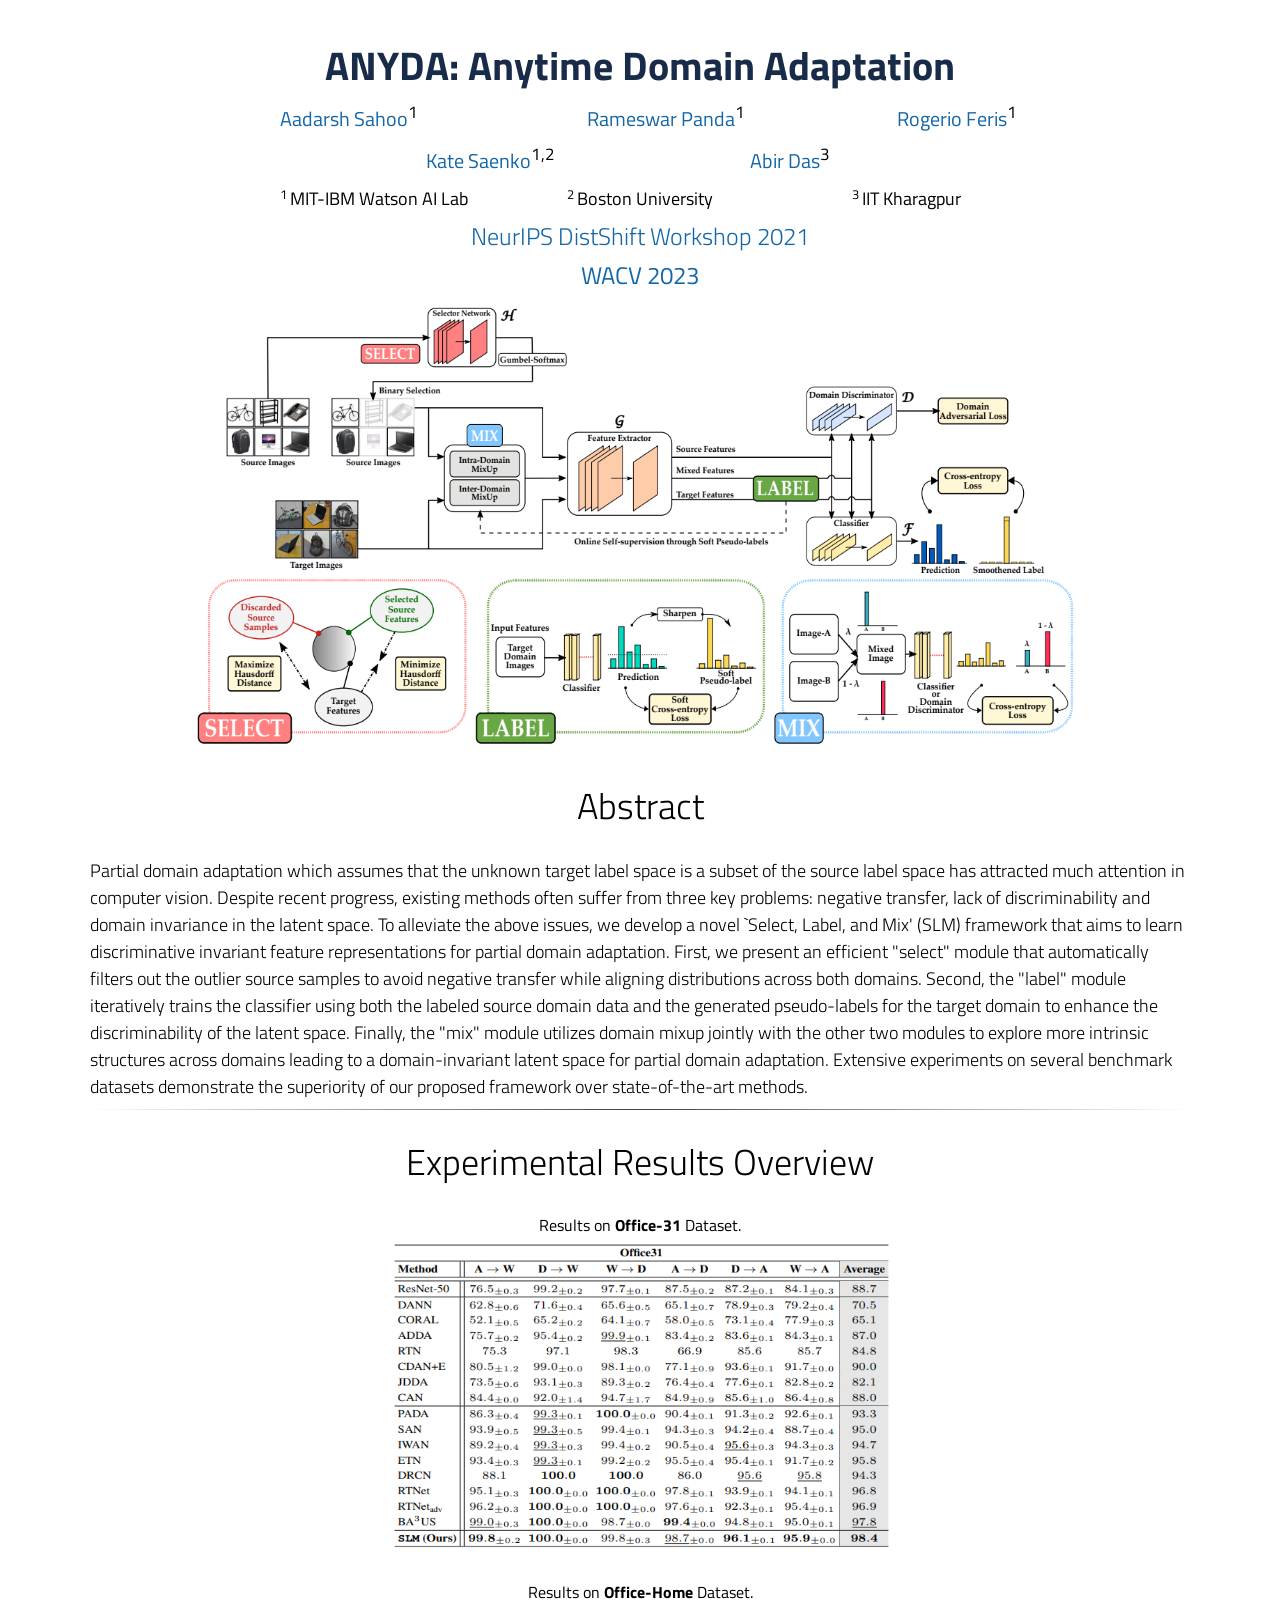
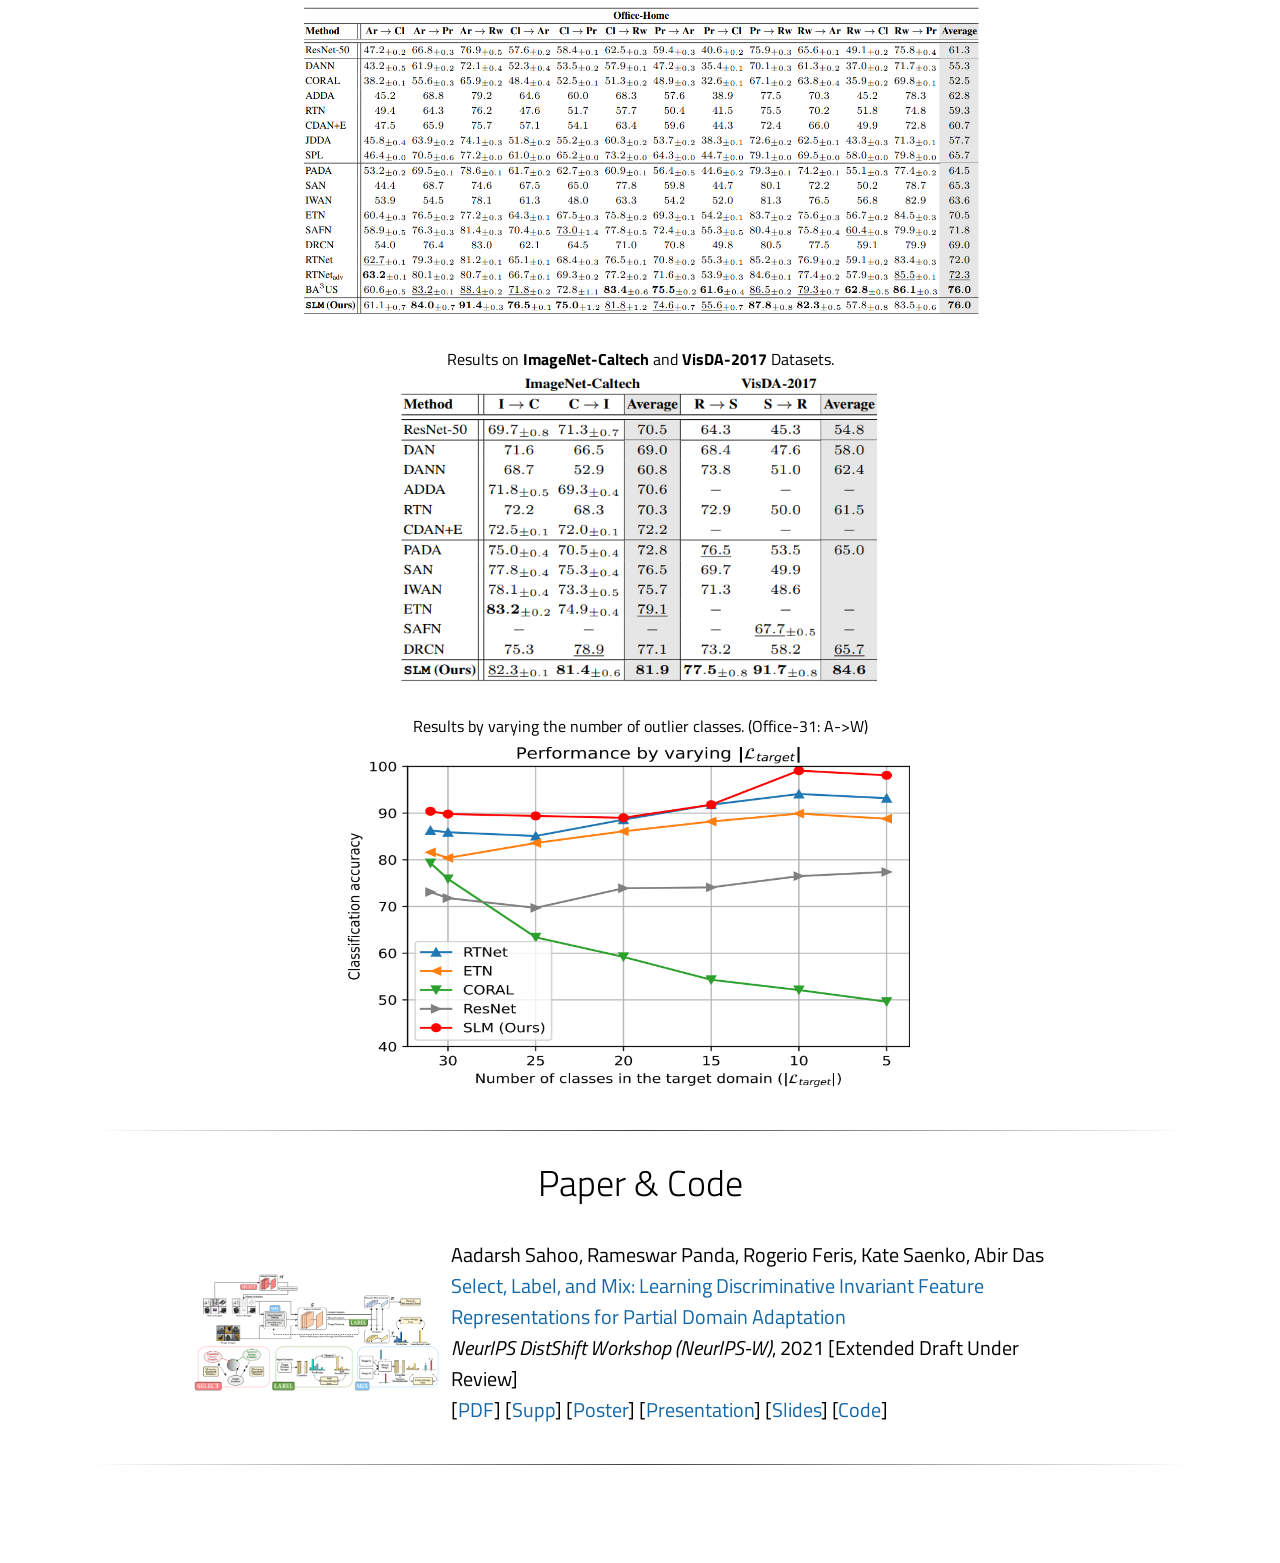
==== projects/anyda.html @ c85d9c63 "updating AnyDA" ====
<!DOCTYPE HTML PUBLIC "-//W3C//DTD HTML 4.01 Transitional//EN">
<html>

<script src="http://www.google.com/jsapi" type="text/javascript"></script>
<script type="text/javascript">google.load("jquery", "1.3.2");</script>

<style type="text/css">
  body {
    font-family: "Titillium Web","HelveticaNeue-Light", "Helvetica Neue Light", "Helvetica Neue", Helvetica, Arial, "Lucida Grande", sans-serif;
    font-weight:300;
    font-size:18px;
    margin-left: auto;
    margin-right: auto;
    width: 1100px;
  }

  h1 {
    font-weight:300;
  }

  .disclaimerbox {
    background-color: #eee;
    border: 1px solid #eeeeee;
    border-radius: 10px ;
    -moz-border-radius: 10px ;
    -webkit-border-radius: 10px ;
    padding: 20px;
  }

  video.header-vid {
    height: 140px;
    border: 1px solid black;
    border-radius: 10px ;
    -moz-border-radius: 10px ;
    -webkit-border-radius: 10px ;
  }

  img.header-img {
    height: 140px;
    border: 1px solid black;
    border-radius: 10px ;
    -moz-border-radius: 10px ;
    -webkit-border-radius: 10px ;
  }

  .link2 {
    text-decoration: none;
    display: inline;
    margin-right: 5px;
  }

  .fakelink {
    text-decoration: none;
    /* cursor: pointer; */
  }

  element.style {
    overflow: hidden;
    display: block;
  }
  .pre-white-space {
    white-space: pre;
  }
  .bibref {
    margin-top: 10px;
    margin-left: 10px;
    display: none;
    font-size: 14px;
    font-family: monospace;
  }

  img.rounded {
    border: 1px solid #eeeeee;
    border-radius: 10px ;
    -moz-border-radius: 10px ;
    -webkit-border-radius: 10px ;
  }

  a:link,a:visited
  {
    color: #1367a7;
    text-decoration: none;
  }
  a:hover {
    color: #208799;
  }

  td.dl-link {
    height: 160px;
    text-align: center;
    font-size: 22px;
  }

  .layered-paper-big { /* modified from: http://css-tricks.com/snippets/css/layered-paper/ */
    box-shadow:
            0px 0px 1px 1px rgba(0,0,0,0.35), /* The top layer shadow */
            5px 5px 0 0px #fff, /* The second layer */
            5px 5px 1px 1px rgba(0,0,0,0.35), /* The second layer shadow */
            10px 10px 0 0px #fff, /* The third layer */
            10px 10px 1px 1px rgba(0,0,0,0.35), /* The third layer shadow */
            15px 15px 0 0px #fff, /* The fourth layer */
            15px 15px 1px 1px rgba(0,0,0,0.35), /* The fourth layer shadow */
            20px 20px 0 0px #fff, /* The fifth layer */
            20px 20px 1px 1px rgba(0,0,0,0.35), /* The fifth layer shadow */
            25px 25px 0 0px #fff, /* The fifth layer */
            25px 25px 1px 1px rgba(0,0,0,0.35); /* The fifth layer shadow */
    margin-left: 10px;
    margin-right: 45px;
  }


  .layered-paper { /* modified from: http://css-tricks.com/snippets/css/layered-paper/ */
    box-shadow:
            0px 0px 1px 1px rgba(0,0,0,0.35), /* The top layer shadow */
            5px 5px 0 0px #fff, /* The second layer */
            5px 5px 1px 1px rgba(0,0,0,0.35), /* The second layer shadow */
            10px 10px 0 0px #fff, /* The third layer */
            10px 10px 1px 1px rgba(0,0,0,0.35); /* The third layer shadow */
    margin-top: 5px;
    margin-left: 10px;
    margin-right: 30px;
    margin-bottom: 5px;
  }

  .vert-cent {
    position: relative;
      top: 50%;
      transform: translateY(-50%);
  }

  hr
  {
    border: 0;
    height: 1px;
    background-image: linear-gradient(to right, rgba(0, 0, 0, 0), rgba(0, 0, 0, 0.75), rgba(0, 0, 0, 0));
  }
</style>
<script type="text/javascript" src="resources/hidebib.js"></script>
<link href='https://fonts.googleapis.com/css?family=Titillium+Web:400,600,400italic,600italic,300,300italic' rel='stylesheet' type='text/css'>
  <head>
    <link rel="icon" type="image/png" href="resources/ucsd_logo.png">
    <title>ANYDA: Anytime Domain Adaptation</title>
    <meta property='og:title' content='ANYDA: Anytime Domain Adaptation' />
    <meta property="og:description" content="Omprakash Charkraborty, Aadarsh Sahoo, Rameswar Panda, Kate Saenko, Abir Das. ANYDA: Anytime Domain Adaptation." />
    <meta property='og:url' content='https://cvir.github.io/projects/anyda.html' />
  </head>
  <body>
        <br>
        <center><span style="font-size:40px;font-weight:bold;color:#182B49">ANYDA: Anytime Domain Adaptation</span></center>

        <table align=center width=900px>
          <tr>
            <td align=center width=180px>
            <center><span style="font-size:20px"><a href="https://aadsah.github.io/" target="_blank">Aadarsh Sahoo</a><sup>1</sup></span></center></td>
            <td align=center width=180px>
                <center><span style="font-size:20px"><a href="https://rpand002.github.io/" target="_blank">Rameswar Panda</a><sup>1</sup></span></center></td>
            <td align=center width=150px>
                <center><span style="font-size:20px"><a href="https://www.rogerioferis.org/" target="_blank">Rogerio Feris</a><sup>1</sup></span></center></td>
            <tr/>
         </table>

         <table align=center width=600px>
            <tr>
              <td align=center width=150px>
                <center><span style="font-size:20px"><a href="http://ai.bu.edu/ksaenko.html" target="_blank">Kate Saenko</a><sup>1,2</sup></span></center></td>
              <td align=center width=150px>
                <center><span style="font-size:20px"><a href="https://cse.iitkgp.ac.in/~adas/" target="_blank">Abir Das</a><sup>3</sup></span></center></td>
        <tr/>
      </table>
        <!-- <center><span style="font-size:15px;color:#000000">&#8224: Equal Contribution</span></center> -->

        <table align=center width=800px>
          <tr>
            <td align=center width=150px><center><sup>1 </sup><span style="font-size:18px">MIT-IBM Watson AI Lab</span></center></td>
            <td align=center width=150px><center><sup>2 </sup><span style="font-size:18px">Boston University</span></center></td>
            <td align=center width=150px><center><sup>3 </sup><span style="font-size:18px">IIT Kharagpur</span></center></td>
          <tr/>
        </table> 
        <table align=center width=400px>
          <tr>
            <td align=center width=150px>
              <center><span style="font-size:24px"><a href="https://wacv2023.thecvf.com/" target="_blank">WACV 2023</a></span></center></td>
              <center><span style="font-size:24px"><a href="https://sites.google.com/view/distshift2021/home" target="_blank">NeurIPS DistShift Workshop 2021</a></span></center></td>
          <tr/>
        </table>
        <table align=center width=200px>
            <tr><td width=200px>
              <center><a href="images/slm_framework.png"><img src = "images/slm_framework.png" width="900" height="450"></img></a><br></center>
            </td></tr>
        </table>

        <center id="abstract"><h1>Abstract</h1></center>
        Partial domain adaptation which assumes that the unknown target label space is a subset of the source label space has attracted much attention in computer vision. Despite recent progress, existing methods often suffer from three key problems: negative transfer, lack of discriminability and domain invariance in the latent space. To alleviate the above issues, we develop a novel `Select, Label, and Mix' (SLM) framework that aims to learn discriminative invariant feature representations for partial domain adaptation. First, we present an efficient "select" module that automatically filters out the outlier source samples to avoid negative transfer while aligning distributions across both domains. Second, the "label" module iteratively trains the classifier using both the labeled source domain data and the generated pseudo-labels for the target domain to enhance the discriminability of the latent space. Finally, the "mix" module utilizes domain mixup jointly with the other two modules to explore more intrinsic structures across domains leading to a domain-invariant latent space for partial domain adaptation. Extensive experiments on several benchmark datasets demonstrate the superiority of our proposed framework over state-of-the-art methods.<br>
        <hr>

        <center id="results0"><h1>Experimental Results Overview</h1></center>
        <table align=center width=500px>
            <tr><td width=500px>
              <center><a href="images/slm_office31.png"><img src = "images/slm_office31.png" width="500" height="310"></img></a><br></center>
            </td></tr>
            <caption width=500px align="center"> Results on <strong>Office-31</strong> Dataset. </caption>
          </table>
        <br>
        <!-- <hr> -->

        <table align=center width=500px>
            <tr><td width=500px>
              <center><a href="images/slm_officehome.png"><img src = "images/slm_officehome.png" width="680" height="310"></img></a><br></center>
            </td></tr>
            <caption width=500px align="center"> Results on <strong>Office-Home</strong> Dataset. </caption>
          </table>
        <br>

        <table align=center width=500px>
            <tr><td width=500px>
              <center><a href="images/slm_imagenet_visda.png"><img src = "images/slm_imagenet_visda.png" width="480" height="310"></img></a><br></center>
            </td></tr>
            <caption width=500px align="center"> Results on <strong>ImageNet-Caltech</strong> and <strong>VisDA-2017</strong> Datasets. </caption>
          </table>
        <br>



        <!-- <center id="results0"><h1>Experimental Results Overview</h1></center> -->
        <table align=center width=500px>
            <tr><td width=500px>
              <center><a href="images/slm_vary.png"><img src = "images/slm_vary.png" width="600" height="350"></img></a><br></center>
            </td></tr>
            <caption width=500px> Results by varying the number of outlier classes. (Office-31: A->W) </caption>
          </table>          
        <br>
        <hr>

        
        <center id="sourceCode"><h1>Paper & Code</h1></center>


        <table align=center width=900px>
            <tr></tr>
          <tr>
            <td >
        <a href="https://openaccess.thecvf.com/content/WACV2023/papers/Sahoo_Select_Label_and_Mix_Learning_Discriminative_Invariant_Feature_Representations_for_WACV_2023_paper.pdf"><img class="paperpreview" src="images/slm_framework.png" width="250px"/></a>
          </td>
          <td></td>
          <td width=700px > <span style="font-size:20px">
            Aadarsh Sahoo, Rameswar Panda, Rogerio Feris, Kate Saenko, Abir Das<br/>
              <a href="https://openaccess.thecvf.com/content/WACV2023/papers/Sahoo_Select_Label_and_Mix_Learning_Discriminative_Invariant_Feature_Representations_for_WACV_2023_paper.pdf">
                  Select, Label, and Mix: Learning Discriminative Invariant Feature Representations for Partial Domain Adaptation</a> <br/> <i>NeurIPS DistShift Workshop (NeurIPS-W)</i>, 2021 [Extended Draft Under Review] <br/>
            [<a href="https://openaccess.thecvf.com/content/WACV2023/papers/Sahoo_Select_Label_and_Mix_Learning_Discriminative_Invariant_Feature_Representations_for_WACV_2023_paper.pdf">PDF</a>]
            [<a href="https://openaccess.thecvf.com/content/WACV2023/supplemental/Sahoo_Select_Label_and_WACV_2023_supplemental.pdf">Supp</a>]
<!--[<a href="">Video Presentation</a>]-->
            [<a href="https://video.vast.uccs.edu/WACV23/1177-wacv-post.pdf">Poster</a>]
            [<a href="https://video.vast.uccs.edu/WACV23/1177_wacv.mp4">Presentation</a>]
              [<a href="https://docs.google.com/presentation/d/1JlORqqL4LlOOqaAYqriaJ5g5UAIumURyrGF0BAj0gQY/edit?usp=sharing">Slides</a>]
              [<a href="https://github.com/CVIR/SLM">Code</a>]


</span>
        </td>
        </tr>

      </table>

      <br>
      <hr>

      <br/>

    <br><br>
<script xml:space="preserve" language="JavaScript">
hideallbibs();
</script>
</body>
</html>
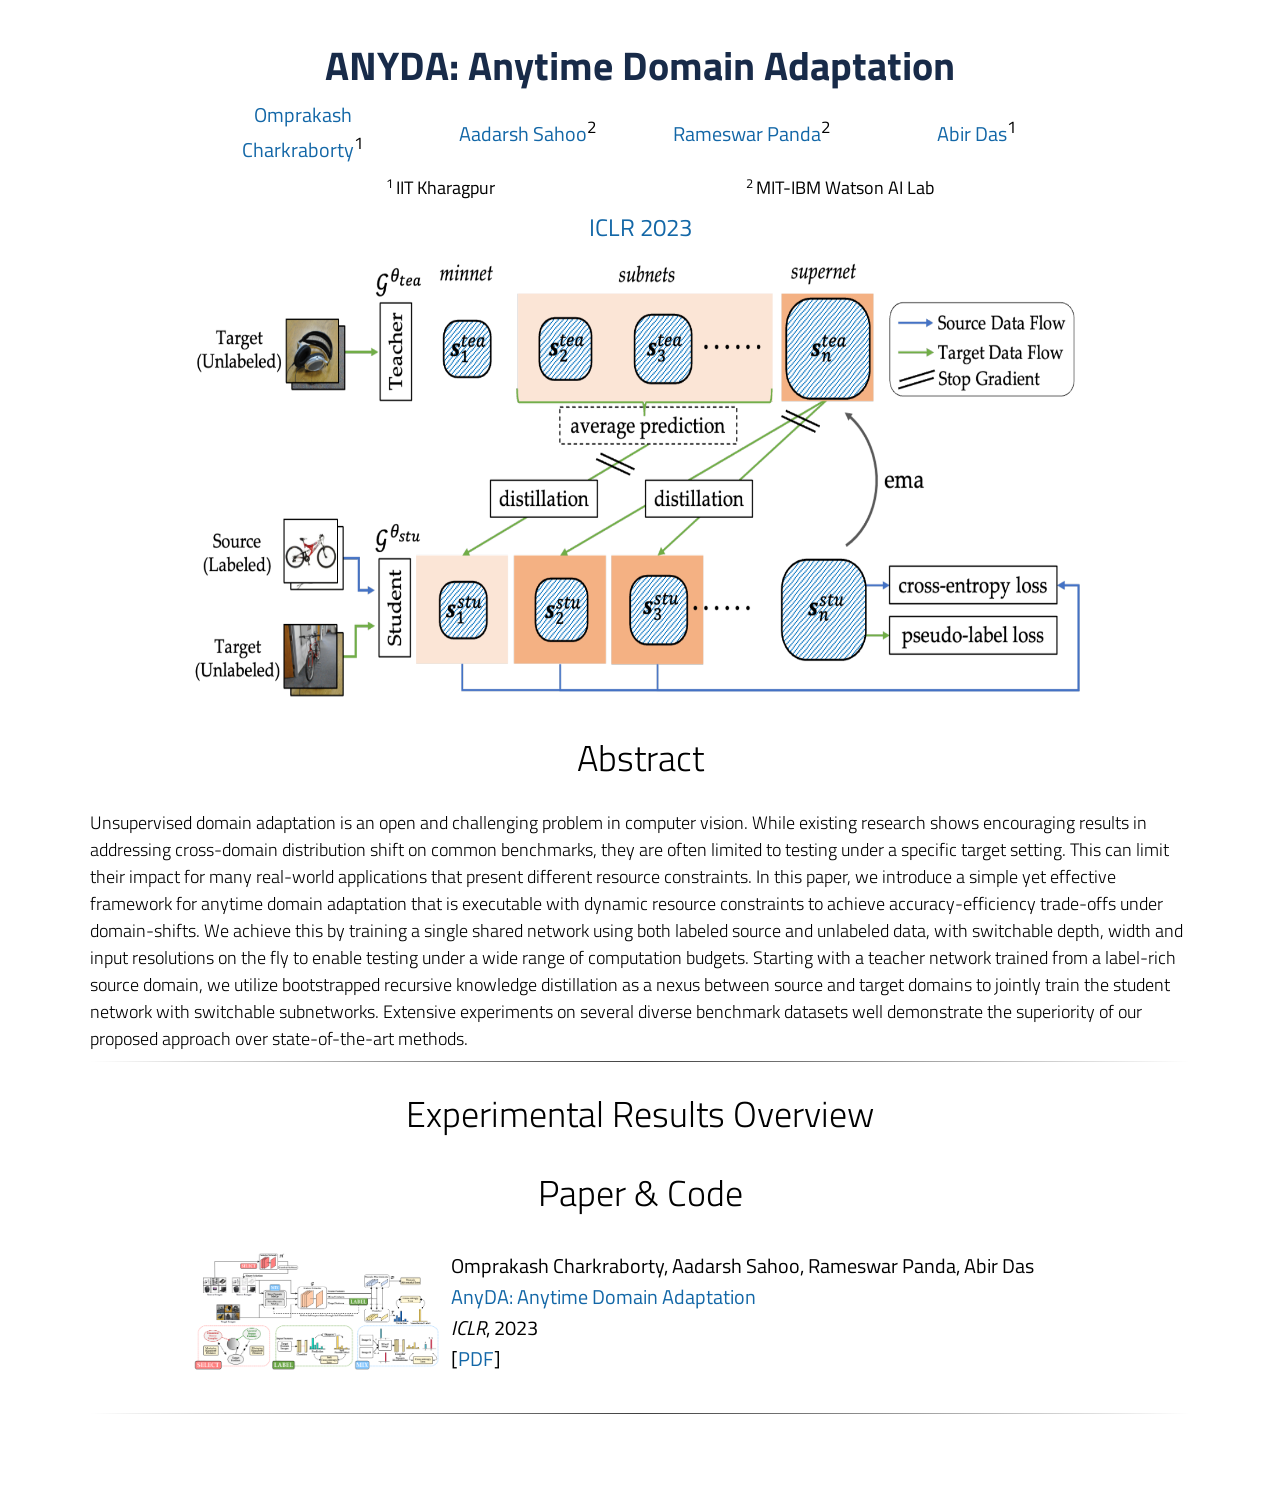
==== commit 0736bde7: "updating AnyDa" ====
--- a/projects/anyda.html
+++ b/projects/anyda.html
@@ -140,9 +140,9 @@
 <link href='https://fonts.googleapis.com/css?family=Titillium+Web:400,600,400italic,600italic,300,300italic' rel='stylesheet' type='text/css'>
   <head>
     <link rel="icon" type="image/png" href="resources/ucsd_logo.png">
-    <title>ANYDA: Anytime Domain Adaptation</title>
-    <meta property='og:title' content='ANYDA: Anytime Domain Adaptation' />
-    <meta property="og:description" content="Omprakash Charkraborty, Aadarsh Sahoo, Rameswar Panda, Kate Saenko, Abir Das. ANYDA: Anytime Domain Adaptation." />
+    <title>AnyDA: Anytime Domain Adaptation</title>
+    <meta property='og:title' content='AnyDA: Anytime Domain Adaptation' />
+    <meta property="og:description" content="Omprakash Charkraborty, Aadarsh Sahoo, Rameswar Panda, Abir Das. AnyDA: Anytime Domain Adaptation." />
     <meta property='og:url' content='https://cvir.github.io/projects/anyda.html' />
   </head>
   <body>
@@ -152,85 +152,81 @@
         <table align=center width=900px>
           <tr>
             <td align=center width=180px>
-            <center><span style="font-size:20px"><a href="https://aadsah.github.io/" target="_blank">Aadarsh Sahoo</a><sup>1</sup></span></center></td>
-            <td align=center width=180px>
-                <center><span style="font-size:20px"><a href="https://rpand002.github.io/" target="_blank">Rameswar Panda</a><sup>1</sup></span></center></td>
-            <td align=center width=150px>
-                <center><span style="font-size:20px"><a href="https://www.rogerioferis.org/" target="_blank">Rogerio Feris</a><sup>1</sup></span></center></td>
+              <center><span style="font-size:20px"><a href="https://omchakrabarty.github.io/" target="_blank">Omprakash Charkraborty</a><sup>1</sup></span></center></td>
+            <td align=center width=180px>
+              <center><span style="font-size:20px"><a href="https://aadsah.github.io/" target="_blank">Aadarsh Sahoo</a><sup>2</sup></span></center></td>
+            <td align=center width=180px>
+              <center><span style="font-size:20px"><a href="https://rpand002.github.io/" target="_blank">Rameswar Panda</a><sup>2</sup></span></center></td>
+            <td align=center width=180px>
+              <center><span style="font-size:20px"><a href="https://cse.iitkgp.ac.in/~adas/" target="_blank">Abir Das</a><sup>1</sup></span></center></td>
             <tr/>
          </table>
-
-         <table align=center width=600px>
-            <tr>
-              <td align=center width=150px>
-                <center><span style="font-size:20px"><a href="http://ai.bu.edu/ksaenko.html" target="_blank">Kate Saenko</a><sup>1,2</sup></span></center></td>
-              <td align=center width=150px>
-                <center><span style="font-size:20px"><a href="https://cse.iitkgp.ac.in/~adas/" target="_blank">Abir Das</a><sup>3</sup></span></center></td>
-        <tr/>
-      </table>
         <!-- <center><span style="font-size:15px;color:#000000">&#8224: Equal Contribution</span></center> -->
 
         <table align=center width=800px>
           <tr>
-            <td align=center width=150px><center><sup>1 </sup><span style="font-size:18px">MIT-IBM Watson AI Lab</span></center></td>
-            <td align=center width=150px><center><sup>2 </sup><span style="font-size:18px">Boston University</span></center></td>
-            <td align=center width=150px><center><sup>3 </sup><span style="font-size:18px">IIT Kharagpur</span></center></td>
+            <td align=center width=150px><center><sup>1 </sup><span style="font-size:18px">IIT Kharagpur</span></center></td>
+            <td align=center width=150px><center><sup>2 </sup><span style="font-size:18px">MIT-IBM Watson AI Lab</span></center></td>
           <tr/>
         </table> 
         <table align=center width=400px>
           <tr>
             <td align=center width=150px>
-              <center><span style="font-size:24px"><a href="https://wacv2023.thecvf.com/" target="_blank">WACV 2023</a></span></center></td>
-              <center><span style="font-size:24px"><a href="https://sites.google.com/view/distshift2021/home" target="_blank">NeurIPS DistShift Workshop 2021</a></span></center></td>
+              <center><span style="font-size:24px"><a href="https://iclr.cc/" target="_blank">ICLR 2023</a></span></center></td>
+              <!-- <center><span style="font-size:24px"><a href="https://sites.google.com/view/distshift2021/home" target="_blank">NeurIPS DistShift Workshop 2021</a></span></center></td> -->
           <tr/>
         </table>
         <table align=center width=200px>
             <tr><td width=200px>
-              <center><a href="images/slm_framework.png"><img src = "images/slm_framework.png" width="900" height="450"></img></a><br></center>
+              <center><a href="images/slm_framework.png"><img src = "images/anyda_framework.png" width="900" height="450"></img></a><br></center>
             </td></tr>
         </table>
 
         <center id="abstract"><h1>Abstract</h1></center>
-        Partial domain adaptation which assumes that the unknown target label space is a subset of the source label space has attracted much attention in computer vision. Despite recent progress, existing methods often suffer from three key problems: negative transfer, lack of discriminability and domain invariance in the latent space. To alleviate the above issues, we develop a novel `Select, Label, and Mix' (SLM) framework that aims to learn discriminative invariant feature representations for partial domain adaptation. First, we present an efficient "select" module that automatically filters out the outlier source samples to avoid negative transfer while aligning distributions across both domains. Second, the "label" module iteratively trains the classifier using both the labeled source domain data and the generated pseudo-labels for the target domain to enhance the discriminability of the latent space. Finally, the "mix" module utilizes domain mixup jointly with the other two modules to explore more intrinsic structures across domains leading to a domain-invariant latent space for partial domain adaptation. Extensive experiments on several benchmark datasets demonstrate the superiority of our proposed framework over state-of-the-art methods.<br>
+        Unsupervised domain adaptation is an open and challenging problem in computer vision.
+While existing research shows encouraging results in addressing cross-domain distribution shift on common benchmarks, they are often limited to testing under a specific target setting.
+This can limit their impact for many real-world applications that present different resource constraints. In this paper, we introduce a simple yet effective framework for anytime domain adaptation that is executable with dynamic resource constraints to achieve accuracy-efficiency trade-offs under domain-shifts.
+We achieve this by training a single shared network using both labeled source and unlabeled data, with switchable depth, width and input resolutions on the fly to enable testing under a wide range of computation budgets. Starting with a teacher network trained from a label-rich source domain, we utilize bootstrapped recursive knowledge distillation as a nexus between source and target domains to jointly train the student network with switchable subnetworks.
+Extensive experiments on several diverse benchmark datasets well demonstrate the superiority of our proposed approach over state-of-the-art methods.<br>
         <hr>
 
         <center id="results0"><h1>Experimental Results Overview</h1></center>
-        <table align=center width=500px>
+        <!-- <table align=center width=500px>
             <tr><td width=500px>
               <center><a href="images/slm_office31.png"><img src = "images/slm_office31.png" width="500" height="310"></img></a><br></center>
             </td></tr>
             <caption width=500px align="center"> Results on <strong>Office-31</strong> Dataset. </caption>
           </table>
-        <br>
+        <br> -->
         <!-- <hr> -->
 
-        <table align=center width=500px>
+        <!-- <table align=center width=500px>
             <tr><td width=500px>
               <center><a href="images/slm_officehome.png"><img src = "images/slm_officehome.png" width="680" height="310"></img></a><br></center>
             </td></tr>
             <caption width=500px align="center"> Results on <strong>Office-Home</strong> Dataset. </caption>
           </table>
-        <br>
-
-        <table align=center width=500px>
+        <br> -->
+
+        <!-- <table align=center width=500px>
             <tr><td width=500px>
               <center><a href="images/slm_imagenet_visda.png"><img src = "images/slm_imagenet_visda.png" width="480" height="310"></img></a><br></center>
             </td></tr>
             <caption width=500px align="center"> Results on <strong>ImageNet-Caltech</strong> and <strong>VisDA-2017</strong> Datasets. </caption>
           </table>
-        <br>
+        <br> -->
 
 
 
         <!-- <center id="results0"><h1>Experimental Results Overview</h1></center> -->
-        <table align=center width=500px>
+        <!-- <table align=center width=500px>
             <tr><td width=500px>
               <center><a href="images/slm_vary.png"><img src = "images/slm_vary.png" width="600" height="350"></img></a><br></center>
             </td></tr>
             <caption width=500px> Results by varying the number of outlier classes. (Office-31: A->W) </caption>
           </table>          
         <br>
-        <hr>
+        <hr> -->
 
         
         <center id="sourceCode"><h1>Paper & Code</h1></center>
@@ -240,20 +236,20 @@
             <tr></tr>
           <tr>
             <td >
-        <a href="https://openaccess.thecvf.com/content/WACV2023/papers/Sahoo_Select_Label_and_Mix_Learning_Discriminative_Invariant_Feature_Representations_for_WACV_2023_paper.pdf"><img class="paperpreview" src="images/slm_framework.png" width="250px"/></a>
+        <a href="https://openreview.net/pdf?id=yyLvxYBJV1B"><img class="paperpreview" src="images/slm_framework.png" width="250px"/></a>
           </td>
           <td></td>
           <td width=700px > <span style="font-size:20px">
-            Aadarsh Sahoo, Rameswar Panda, Rogerio Feris, Kate Saenko, Abir Das<br/>
-              <a href="https://openaccess.thecvf.com/content/WACV2023/papers/Sahoo_Select_Label_and_Mix_Learning_Discriminative_Invariant_Feature_Representations_for_WACV_2023_paper.pdf">
-                  Select, Label, and Mix: Learning Discriminative Invariant Feature Representations for Partial Domain Adaptation</a> <br/> <i>NeurIPS DistShift Workshop (NeurIPS-W)</i>, 2021 [Extended Draft Under Review] <br/>
-            [<a href="https://openaccess.thecvf.com/content/WACV2023/papers/Sahoo_Select_Label_and_Mix_Learning_Discriminative_Invariant_Feature_Representations_for_WACV_2023_paper.pdf">PDF</a>]
-            [<a href="https://openaccess.thecvf.com/content/WACV2023/supplemental/Sahoo_Select_Label_and_WACV_2023_supplemental.pdf">Supp</a>]
+            Omprakash Charkraborty, Aadarsh Sahoo, Rameswar Panda, Abir Das<br/>
+              <a href="https://openreview.net/pdf?id=yyLvxYBJV1B">
+                AnyDA: Anytime Domain Adaptation</a> <br/> <i>ICLR</i>, 2023<br/>
+            [<a href="https://openreview.net/pdf?id=yyLvxYBJV1B">PDF</a>]
+            <!-- [<a href="https://openaccess.thecvf.com/content/WACV2023/supplemental/Sahoo_Select_Label_and_WACV_2023_supplemental.pdf">Supp</a>] -->
 <!--[<a href="">Video Presentation</a>]-->
-            [<a href="https://video.vast.uccs.edu/WACV23/1177-wacv-post.pdf">Poster</a>]
-            [<a href="https://video.vast.uccs.edu/WACV23/1177_wacv.mp4">Presentation</a>]
-              [<a href="https://docs.google.com/presentation/d/1JlORqqL4LlOOqaAYqriaJ5g5UAIumURyrGF0BAj0gQY/edit?usp=sharing">Slides</a>]
-              [<a href="https://github.com/CVIR/SLM">Code</a>]
+            <!-- [<a href="https://video.vast.uccs.edu/WACV23/1177-wacv-post.pdf">Poster</a>] -->
+            <!-- [<a href="https://video.vast.uccs.edu/WACV23/1177_wacv.mp4">Presentation</a>] -->
+              <!-- [<a href="https://docs.google.com/presentation/d/1JlORqqL4LlOOqaAYqriaJ5g5UAIumURyrGF0BAj0gQY/edit?usp=sharing">Slides</a>] -->
+              <!-- [<a href="https://github.com/CVIR/SLM">Code</a>] -->
 
 
 </span>
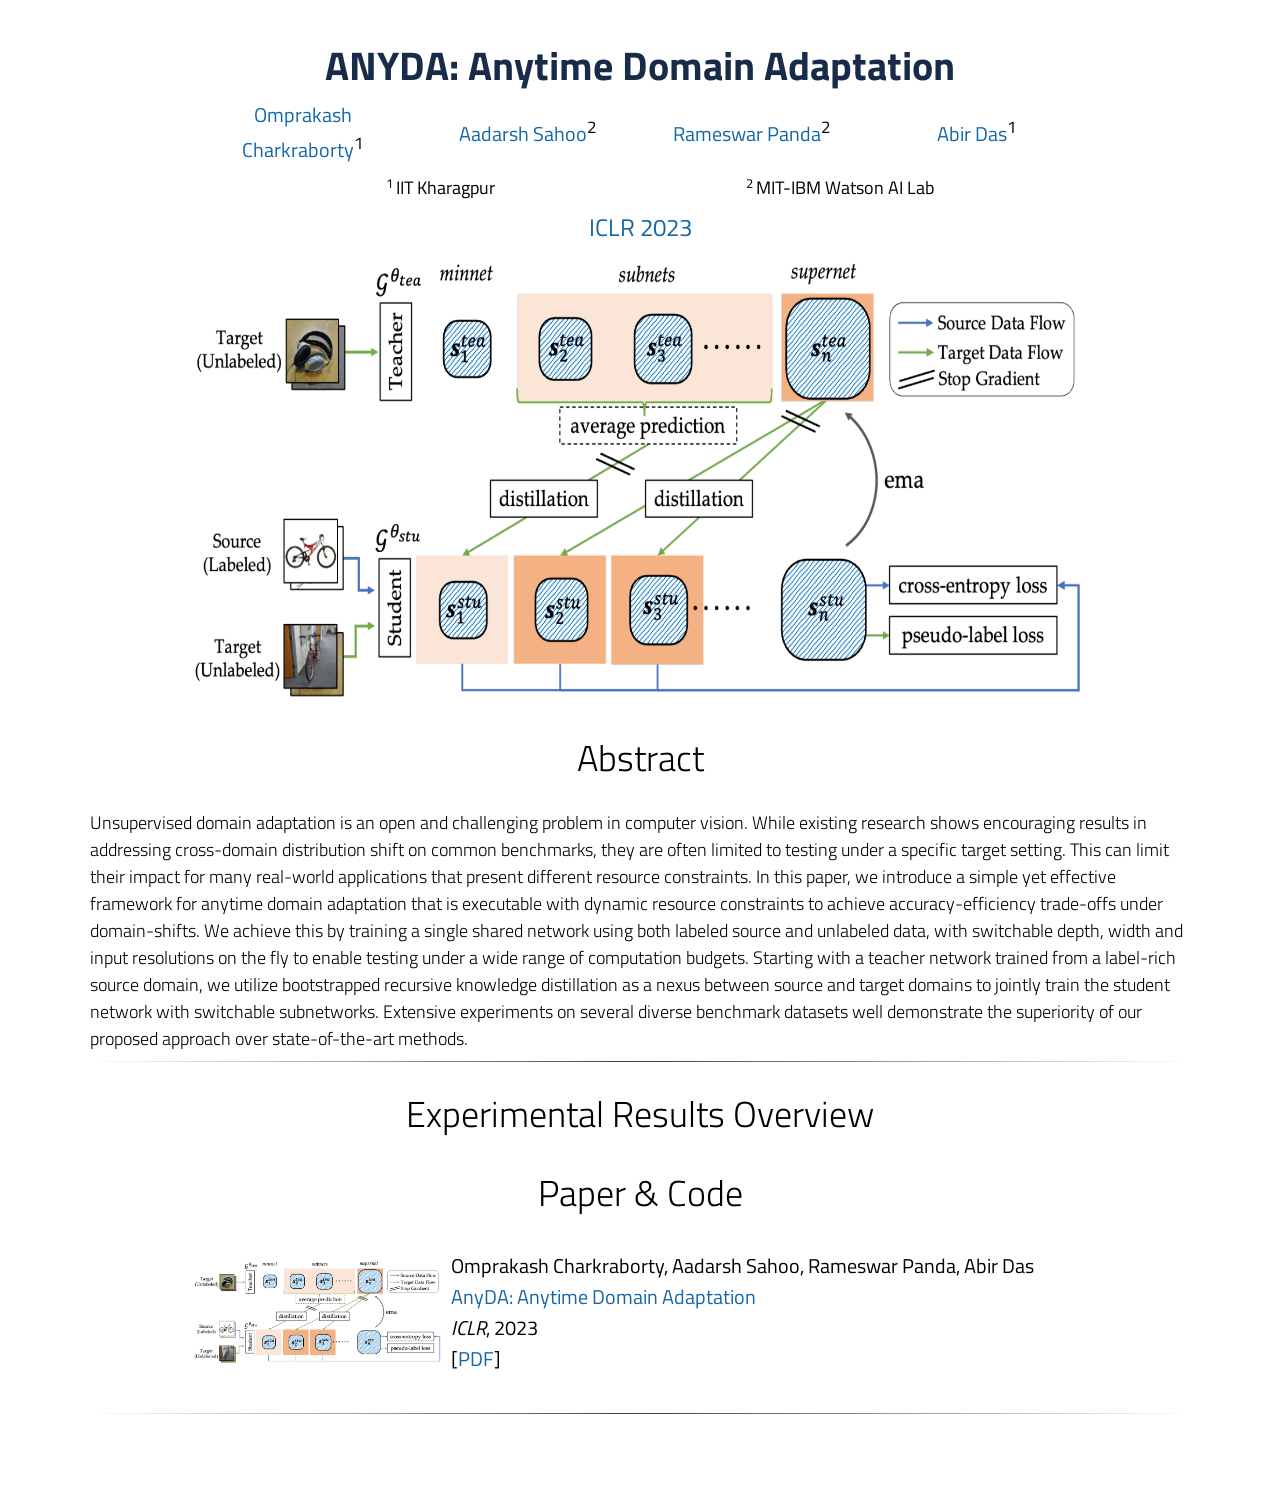
==== commit d128b773: "Update anyda.html" ====
--- a/projects/anyda.html
+++ b/projects/anyda.html
@@ -236,7 +236,7 @@
             <tr></tr>
           <tr>
             <td >
-        <a href="https://openreview.net/pdf?id=yyLvxYBJV1B"><img class="paperpreview" src="images/slm_framework.png" width="250px"/></a>
+        <a href="https://openreview.net/pdf?id=yyLvxYBJV1B"><img class="paperpreview" src="images/anyda_framework.png" width="250px"/></a>
           </td>
           <td></td>
           <td width=700px > <span style="font-size:20px">
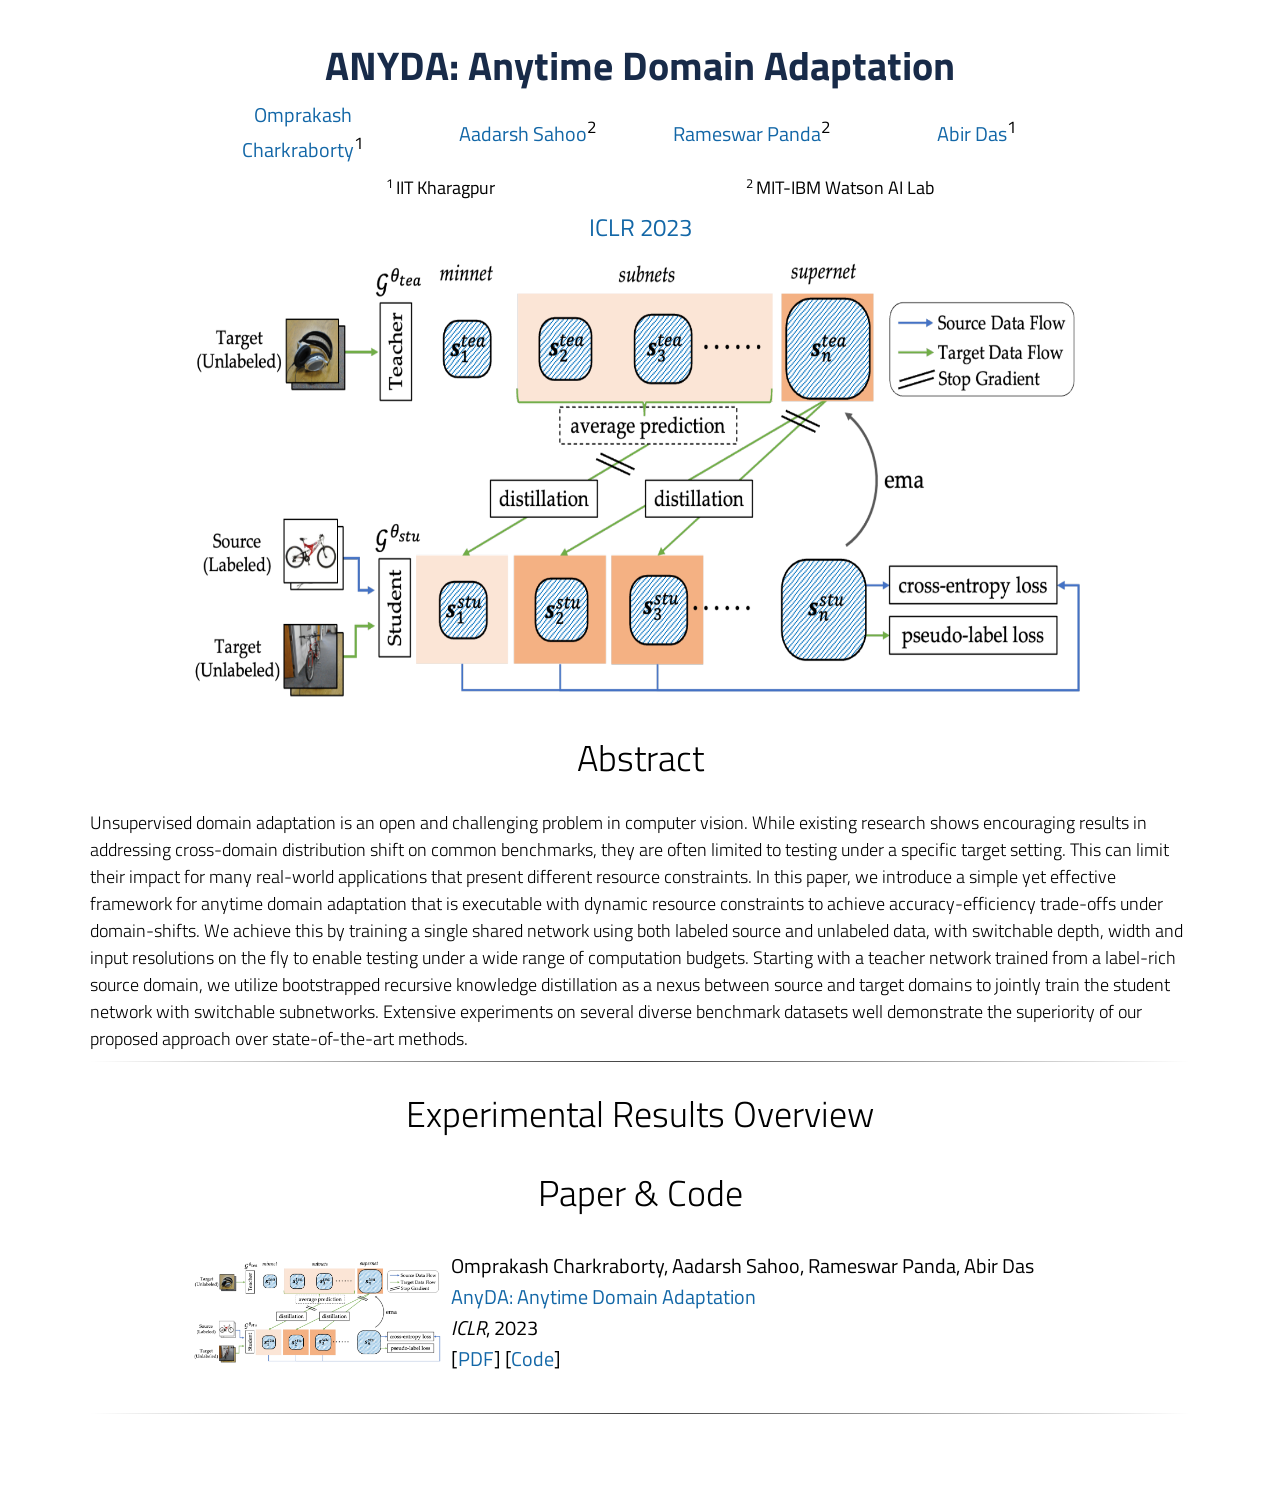
==== commit 504b567f: "Making AnyDA public" ====
--- a/projects/anyda.html
+++ b/projects/anyda.html
@@ -244,6 +244,7 @@
               <a href="https://openreview.net/pdf?id=yyLvxYBJV1B">
                 AnyDA: Anytime Domain Adaptation</a> <br/> <i>ICLR</i>, 2023<br/>
             [<a href="https://openreview.net/pdf?id=yyLvxYBJV1B">PDF</a>]
+            [<a href="https://github.com/CVIR/AnyDA">Code</a>]
             <!-- [<a href="https://openaccess.thecvf.com/content/WACV2023/supplemental/Sahoo_Select_Label_and_WACV_2023_supplemental.pdf">Supp</a>] -->
 <!--[<a href="">Video Presentation</a>]-->
             <!-- [<a href="https://video.vast.uccs.edu/WACV23/1177-wacv-post.pdf">Poster</a>] -->
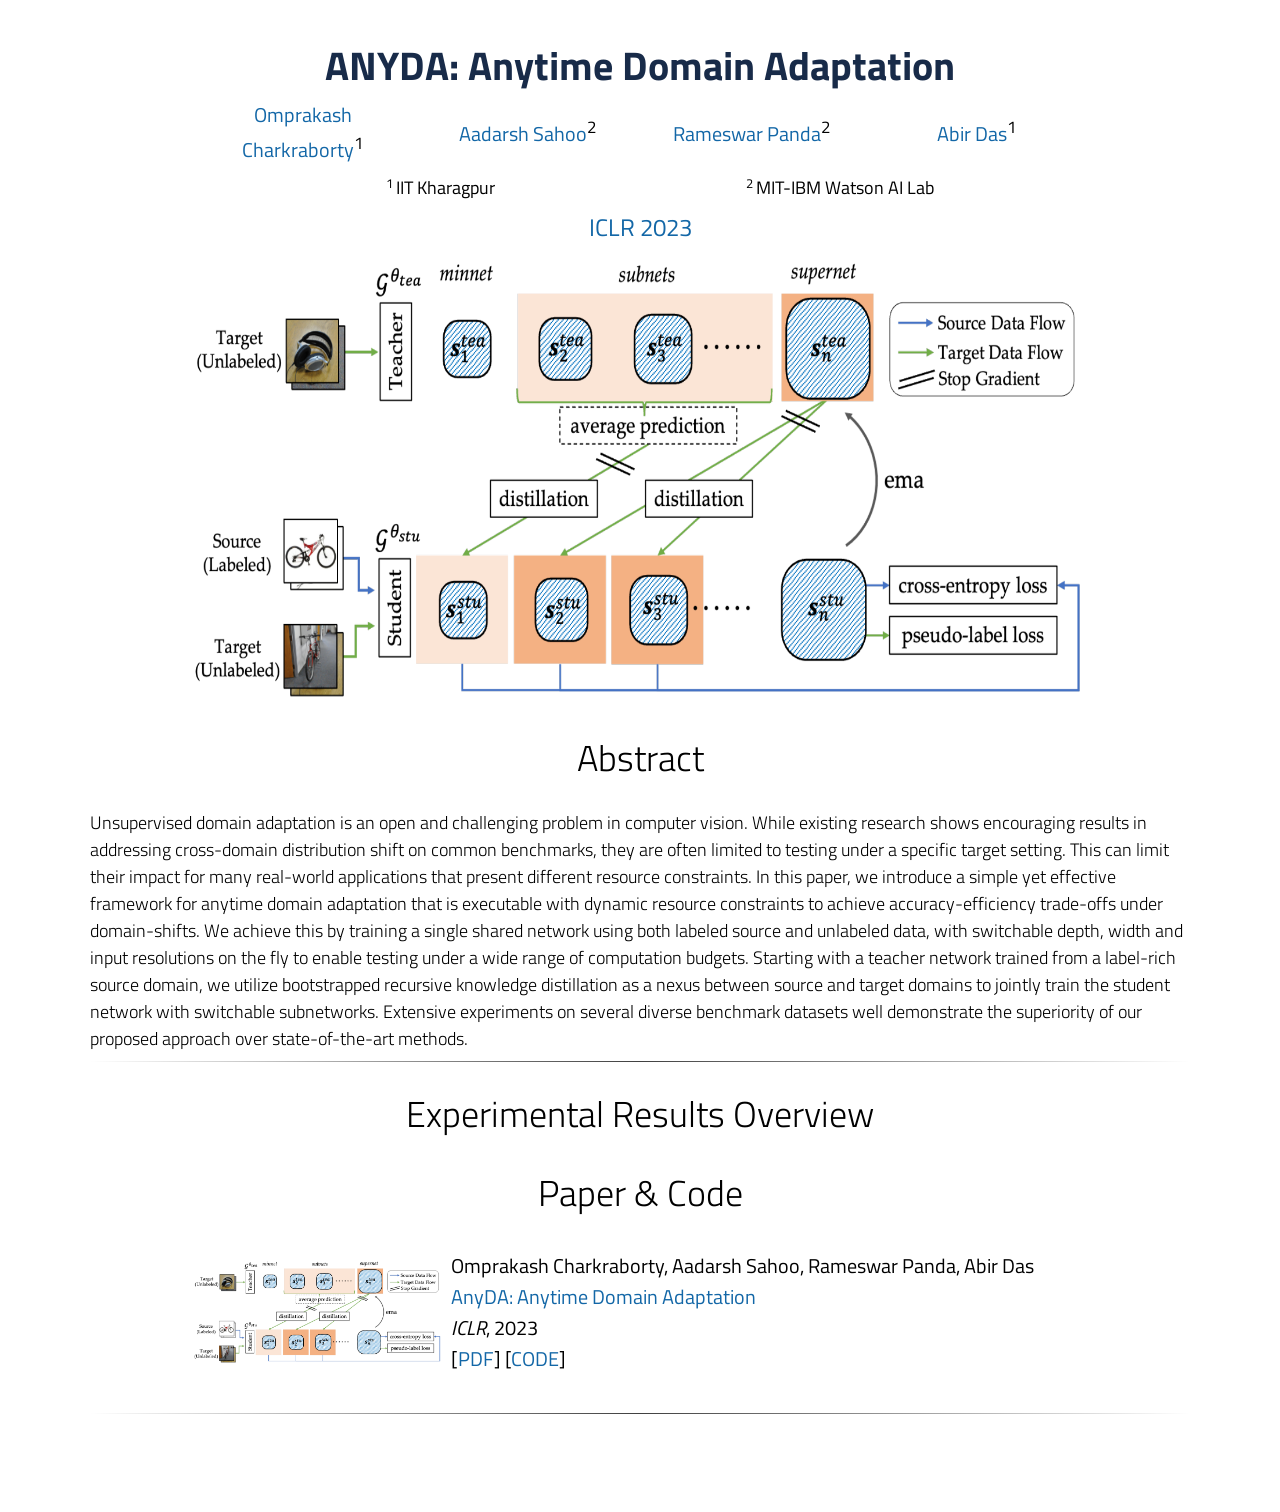
==== commit cec963b5: "Update anyda.html" ====
--- a/projects/anyda.html
+++ b/projects/anyda.html
@@ -244,7 +244,7 @@
               <a href="https://openreview.net/pdf?id=yyLvxYBJV1B">
                 AnyDA: Anytime Domain Adaptation</a> <br/> <i>ICLR</i>, 2023<br/>
             [<a href="https://openreview.net/pdf?id=yyLvxYBJV1B">PDF</a>]
-            [<a href="https://github.com/CVIR/AnyDA">Code</a>]
+            [<a href="https://github.com/CVIR/AnyDA">CODE</a>]
             <!-- [<a href="https://openaccess.thecvf.com/content/WACV2023/supplemental/Sahoo_Select_Label_and_WACV_2023_supplemental.pdf">Supp</a>] -->
 <!--[<a href="">Video Presentation</a>]-->
             <!-- [<a href="https://video.vast.uccs.edu/WACV23/1177-wacv-post.pdf">Poster</a>] -->
